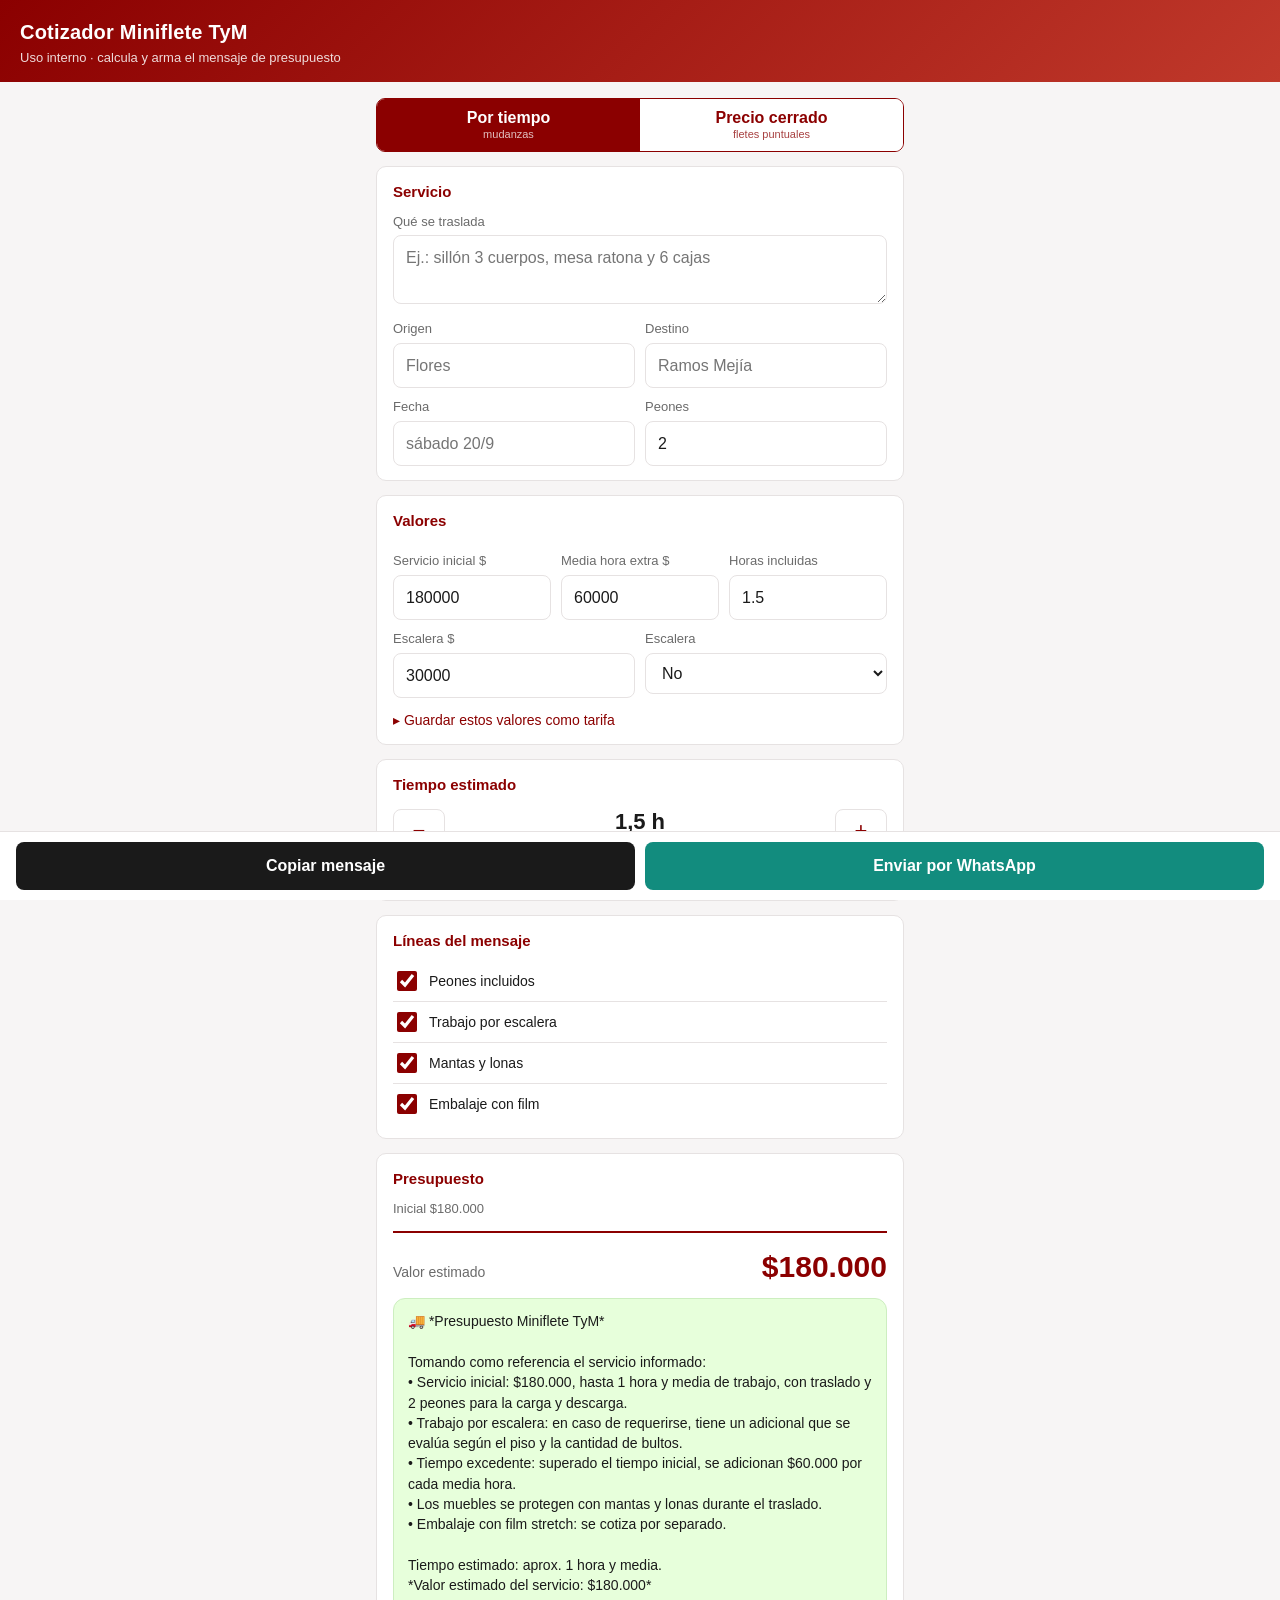
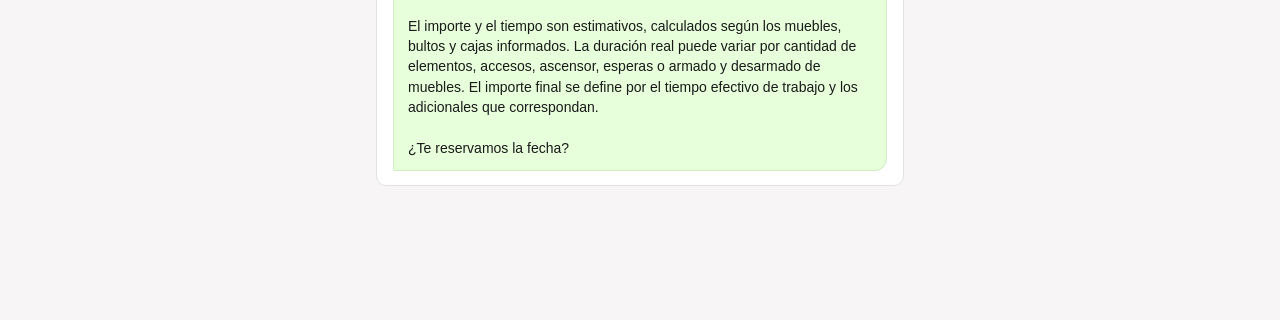
==== cotizador/index.html @ 7a8bb6da "Cotizador: PWA instalable en /cotizador/ Copia literal de cotizador.html mas manifest, service worke" ====
<!DOCTYPE html>
<html lang="es-AR">
<head>
<meta charset="UTF-8">
<meta name="viewport" content="width=device-width, initial-scale=1, viewport-fit=cover">
<meta name="theme-color" content="#8b0000">
<meta name="description" content="Cotizador interno de presupuestos – Miniflete TyM">
<meta name="apple-mobile-web-app-capable" content="yes">
<meta name="apple-mobile-web-app-status-bar-style" content="black-translucent">
<meta name="apple-mobile-web-app-title" content="Cotizador">
<title>Cotizador — Miniflete TyM</title>
<link rel="manifest" href="manifest.json">
<link rel="apple-touch-icon" href="icons/icon-192.png">
<style>
  :root{
    --rojo:#8b0000; --rojo2:#c0392b; --negro:#1a1a1a; --gris:#6b6b6b;
    --linea:#e6e2e2; --fondo:#f7f5f5; --blanco:#fff; --wa:#128c7e;
  }
  *{box-sizing:border-box}
  html,body{margin:0;background:var(--fondo);color:var(--negro);
    font:16px/1.45 -apple-system,"Segoe UI",Roboto,Helvetica,Arial,sans-serif}
  header{background:linear-gradient(135deg,var(--rojo),var(--rojo2));color:#fff;padding:18px 20px 14px}
  header h1{margin:0;font-size:20px;font-weight:700;letter-spacing:.2px}
  header p{margin:2px 0 0;font-size:13px;opacity:.85}
  main{max-width:560px;margin:0 auto;padding:16px 16px 120px}
  section{background:var(--blanco);border:1px solid var(--linea);border-radius:10px;padding:14px 16px;margin-bottom:14px}
  h2{font-size:15px;margin:0 0 10px;color:var(--rojo)}
  label{display:block;font-size:13px;color:var(--gris);margin:10px 0 4px}
  input,select,textarea{width:100%;font:inherit;padding:10px 12px;border:1px solid var(--linea);
    border-radius:8px;background:#fff;color:var(--negro)}
  textarea{min-height:64px;resize:vertical}
  input:focus,select:focus,textarea:focus,button:focus-visible{outline:2px solid var(--rojo2);outline-offset:1px}
  .fila{display:grid;grid-template-columns:1fr 1fr;gap:10px}
  .fila3{display:grid;grid-template-columns:1fr 1fr 1fr;gap:10px}

  .modo{display:grid;grid-template-columns:1fr 1fr;gap:0;border:1px solid var(--rojo);border-radius:9px;overflow:hidden;margin-bottom:14px}
  .modo button{font:inherit;font-weight:700;height:52px;border:0;background:#fff;color:var(--rojo);line-height:1.15}
  .modo button small{display:block;font-size:11px;font-weight:400;opacity:.75}
  .modo button[aria-pressed="true"]{background:var(--rojo);color:#fff}

  .tiempo{display:grid;grid-template-columns:52px 1fr 52px;gap:8px;align-items:center}
  .tiempo button{height:44px;font-size:22px;border:1px solid var(--linea);background:#fff;border-radius:8px;color:var(--rojo)}
  .tiempo output{display:block;text-align:center;font-size:22px;font-weight:700}
  .tiempo small{display:block;font-size:12px;color:var(--gris);font-weight:400}
  .cerrado input{font-size:26px;font-weight:700;text-align:center;padding:14px}

  .lineas div{display:flex;align-items:center;gap:9px;padding:7px 0;border-bottom:1px solid var(--linea)}
  .lineas div:last-child{border-bottom:0}
  .lineas input[type=checkbox]{width:20px;height:20px;flex:0 0 20px;accent-color:var(--rojo)}
  .lineas label{margin:0;font-size:14px;color:var(--negro)}
  details summary{cursor:pointer;font-size:14px;color:var(--rojo);list-style:none}
  details summary::before{content:"▸ "}details[open] summary::before{content:"▾ "}
  details ul{margin:8px 0 0;padding-left:18px;font-size:14px;color:var(--gris)}
  .total{display:flex;justify-content:space-between;align-items:baseline;border-top:2px solid var(--rojo);padding-top:12px;margin-top:12px}
  .total span{font-size:14px;color:var(--gris)}
  .total strong{font-size:30px;color:var(--rojo)}
  .detalle{font-size:13px;color:var(--gris);margin:4px 0 0}
  .msg{white-space:pre-wrap;font-size:14px;background:#e7ffdb;border-radius:12px 12px 12px 2px;padding:12px 14px;margin-top:10px;border:1px solid #cdeec0}
  .acciones{position:fixed;bottom:0;left:0;right:0;background:#fff;border-top:1px solid var(--linea);
    padding:10px 16px calc(10px + env(safe-area-inset-bottom));display:grid;grid-template-columns:1fr 1fr;gap:10px}
  .acciones button{height:48px;font:inherit;font-weight:700;border:0;border-radius:8px;color:#fff}
  #copiar{background:var(--negro)}#enviar{background:var(--wa)}
  #copiar.ok{background:#2d7a2d}
  .oculto{display:none}
  @media (prefers-reduced-motion:no-preference){#copiar,.modo button{transition:background .15s}}
</style>
</head>
<body>
<header>
  <h1>Cotizador Miniflete TyM</h1>
  <p>Uso interno · calcula y arma el mensaje de presupuesto</p>
</header>
<main>

<div class="modo">
  <button type="button" id="mTiempo" aria-pressed="true">Por tiempo<small>mudanzas</small></button>
  <button type="button" id="mCerrado" aria-pressed="false">Precio cerrado<small>fletes puntuales</small></button>
</div>

<section>
  <h2>Servicio</h2>
  <label for="desc">Qué se traslada</label>
  <textarea id="desc" placeholder="Ej.: sillón 3 cuerpos, mesa ratona y 6 cajas"></textarea>
  <div class="fila">
    <div><label for="origen">Origen</label><input id="origen" placeholder="Flores"></div>
    <div><label for="destino">Destino</label><input id="destino" placeholder="Ramos Mejía"></div>
  </div>
  <div class="fila">
    <div><label for="fecha">Fecha</label><input id="fecha" placeholder="sábado 20/9"></div>
    <div><label for="tPeones">Peones</label><input id="tPeones" type="number" value="2"></div>
  </div>
</section>

<!-- MODO POR TIEMPO -->
<div id="bloqueTiempo">
  <section>
    <h2>Valores</h2>
    <div class="fila3">
      <div><label for="tBase">Servicio inicial $</label><input id="tBase" type="number" inputmode="numeric" value="180000"></div>
      <div><label for="tMedia">Media hora extra $</label><input id="tMedia" type="number" inputmode="numeric" value="60000"></div>
      <div><label for="tHoras">Horas incluidas</label><input id="tHoras" type="number" step="0.5" value="1.5"></div>
    </div>
    <div class="fila">
      <div><label for="tEsc">Escalera $</label><input id="tEsc" type="number" inputmode="numeric" value="30000"></div>
      <div><label for="escalera">Escalera</label>
        <select id="escalera">
          <option value="no">No</option>
          <option value="origen">En origen</option>
          <option value="destino">En destino</option>
          <option value="ambos">En ambos</option>
        </select></div>
    </div>
    <details style="margin-top:12px">
      <summary>Guardar estos valores como tarifa</summary>
      <p class="detalle" style="margin:8px 0">Se usan solo en este presupuesto hasta que los guardes como punto de partida.</p>
      <button type="button" id="guardar" style="height:40px;border:1px solid var(--linea);background:#fff;border-radius:8px;font:inherit;padding:0 14px">Guardar como tarifa</button>
    </details>
  </section>

  <section>
    <h2>Tiempo estimado</h2>
    <div class="tiempo">
      <button type="button" id="menos" aria-label="Media hora menos">−</button>
      <output id="horasOut">1,5 h<small>tiempo inicial incluido</small></output>
      <button type="button" id="mas" aria-label="Media hora más">+</button>
    </div>
    <details style="margin-top:10px">
      <summary>Guía para estimar</summary>
      <ul>
        <li>1,5 h: monoambiente o pocos muebles, todo por ascensor, recorrido corto.</li>
        <li>+0,5 h por cada ambiente adicional.</li>
        <li>+0,5 h por cada 2 pisos por escalera.</li>
        <li>+0,5 h si hay más de 20 cajas o bolsas.</li>
        <li>+0,5 h si el recorrido supera los 15 km.</li>
        <li>+0,5 h por armado o desarmado de muebles.</li>
      </ul>
    </details>
  </section>
</div>

<!-- MODO PRECIO CERRADO -->
<div id="bloqueCerrado" class="oculto">
  <section class="cerrado">
    <h2>Precio del trabajo</h2>
    <input id="precioCerrado" type="number" inputmode="numeric" placeholder="0">
    <p class="detalle">Valor cerrado por el trabajo completo, sin cómputo de horas.</p>
    <label for="cEspera">Si el cliente hace esperar, avisar recargo</label>
    <select id="cEspera">
      <option value="no">No aclarar nada</option>
      <option value="si">Aclarar que la espera se cobra aparte</option>
    </select>
  </section>
</div>

<section>
  <h2>Líneas del mensaje</h2>
  <div class="lineas">
    <div><input type="checkbox" id="lnPeones" checked><label for="lnPeones">Peones incluidos</label></div>
    <div><input type="checkbox" id="lnEsc" checked><label for="lnEsc">Trabajo por escalera</label></div>
    <div><input type="checkbox" id="lnMantas" checked><label for="lnMantas">Mantas y lonas</label></div>
    <div><input type="checkbox" id="lnFilm" checked><label for="lnFilm">Embalaje con film</label></div>
  </div>
</section>

<section>
  <h2>Presupuesto</h2>
  <p class="detalle" id="detalle"></p>
  <div class="total"><span id="totalLabel">Valor estimado</span><strong id="total">$0</strong></div>
  <div class="msg" id="msg"></div>
</section>

</main>
<div class="acciones">
  <button type="button" id="copiar">Copiar mensaje</button>
  <button type="button" id="enviar">Enviar por WhatsApp</button>
</div>

<script>
  // Se registra solo en su propio scope: no desregistra ni toca el SW de /unidades/.
  if('serviceWorker' in navigator){
    navigator.serviceWorker.register('./sw.js',{scope:'./'}).catch(function(){});
  }
</script>

<script>
(function(){
  const $=id=>document.getElementById(id);
  const tarifaIds=['tBase','tMedia','tEsc','tHoras','tPeones'];
  let horas=1.5, modo='tiempo';

  try{
    const g=JSON.parse(localStorage.getItem('tym_tarifas')||'{}');
    tarifaIds.forEach(id=>{ if(g[id]!=null) $(id).value=g[id]; });
    if(g.tHoras!=null) horas=+g.tHoras;
  }catch(e){}

  $('guardar').onclick=function(){
    try{
      const o={}; tarifaIds.forEach(id=>o[id]=$(id).value);
      localStorage.setItem('tym_tarifas',JSON.stringify(o));
      this.textContent='Guardado';
      setTimeout(()=>{this.textContent='Guardar como tarifa';},1500);
    }catch(e){ this.textContent='No se pudo guardar'; }
  };

  const peso=n=>'$'+Math.round(n).toLocaleString('es-AR');
  const fmtH=h=>{
    if(h===0.5) return 'media hora';
    const e=Math.floor(h), m=h%1?' y media':'';
    return e+(e===1?' hora':' horas')+m;
  };

  function setModo(m){
    modo=m;
    $('mTiempo').setAttribute('aria-pressed',m==='tiempo');
    $('mCerrado').setAttribute('aria-pressed',m==='cerrado');
    $('bloqueTiempo').classList.toggle('oculto',m!=='tiempo');
    $('bloqueCerrado').classList.toggle('oculto',m==='tiempo');
    $('totalLabel').textContent=m==='tiempo'?'Valor estimado':'Valor del trabajo';
    calcular();
  }

  function encabezado(){
    const desc=$('desc').value.trim(), o=$('origen').value.trim(),
          d=$('destino').value.trim(), f=$('fecha').value.trim();
    let m='🚚 *Presupuesto Miniflete TyM*\n';
    if(desc) m+='Servicio: '+desc+'\n';
    if(o||d) m+='Recorrido: '+(o||'—')+' → '+(d||'—')+'\n';
    if(f) m+='Fecha: '+f+'\n';
    return m;
  }

  function calcular(){
    const peones=+$('tPeones').value||0;
    const conPeones=$('lnPeones').checked&&peones>0;
    const txtPeones=peones+(peones===1?' peón':' peones');
    let total, m;

    if(modo==='tiempo'){
      const base=+$('tBase').value||0, media=+$('tMedia').value||0, esc=+$('tEsc').value||0;
      const hInc=+$('tHoras').value||1.5;
      if(horas<hInc) horas=hInc;
      const escalera=$('escalera').value;
      const medias=Math.max(0,Math.round((horas-hInc)/0.5));
      const adEsc=(escalera==='no'||!$('lnEsc').checked)?0:esc;
      total=base+medias*media+adEsc;

      $('horasOut').innerHTML=String(horas).replace('.',',')+' h<small>'+
        (medias?medias+' × media hora extra':'tiempo inicial incluido')+'</small>';
      $('detalle').textContent='Inicial '+peso(base)+(medias?' + '+medias+' × '+peso(media):'')+(adEsc?' + escalera '+peso(adEsc):'');

      const dondeEsc={origen:'en origen',destino:'en destino',ambos:'en origen y destino'}[escalera];
      m=encabezado();
      m+='\nTomando como referencia el servicio informado:\n';
      m+='• Servicio inicial: '+peso(base)+', hasta '+fmtH(hInc)+' de trabajo'+
        (conPeones?', con traslado y '+txtPeones+' para la carga y descarga':', con el traslado incluido')+'.\n';
      if($('lnEsc').checked){
        m+=escalera==='no'
          ?'• Trabajo por escalera: en caso de requerirse, tiene un adicional que se evalúa según el piso y la cantidad de bultos.\n'
          :'• Trabajo por escalera '+dondeEsc+': adicional de '+peso(esc)+'.\n';
      }
      m+='• Tiempo excedente: superado el tiempo inicial, se adicionan '+peso(media)+' por cada media hora.\n';
      if($('lnMantas').checked) m+='• Los muebles se protegen con mantas y lonas durante el traslado.\n';
      if($('lnFilm').checked) m+='• Embalaje con film stretch: se cotiza por separado.\n';
      m+='\nTiempo estimado: aprox. '+fmtH(horas)+'.\n';
      m+='*Valor estimado del servicio: '+peso(total)+'*\n\n';
      m+='El importe y el tiempo son estimativos, calculados según los muebles, bultos y cajas informados. La duración real puede variar por cantidad de elementos, accesos, ascensor, esperas o armado y desarmado de muebles. El importe final se define por el tiempo efectivo de trabajo y los adicionales que correspondan.\n\n';
    } else {
      total=+$('precioCerrado').value||0;
      $('detalle').textContent='Precio cerrado por el trabajo';
      m=encabezado();
      m+='\n*Valor del servicio: '+peso(total)+'*\n\n';
      m+='El valor incluye:\n';
      m+=conPeones
        ?'• El traslado y '+txtPeones+' para la carga y descarga.\n'
        :'• El traslado de los elementos informados.\n';
      if($('lnMantas').checked) m+='• Protección de los muebles con mantas y lonas.\n';
      if($('lnEsc').checked) m+='• Si hay que subir o bajar por escalera y no fue informado, se cotiza un adicional.\n';
      if($('lnFilm').checked) m+='• Embalaje con film stretch: se cotiza por separado.\n';
      if($('cEspera').value==='si') m+='• Las esperas en el domicilio se cobran aparte.\n';
      m+='\nEs un precio cerrado por el trabajo descripto. Si al momento del servicio cambia la cantidad de elementos o las condiciones de acceso, actualizamos el presupuesto antes de empezar.\n\n';
    }

    $('total').textContent=peso(total);
    m+='¿Te reservamos la fecha?';
    $('msg').textContent=m;
    return m;
  }

  $('mTiempo').onclick=()=>setModo('tiempo');
  $('mCerrado').onclick=()=>setModo('cerrado');
  $('mas').onclick=()=>{horas+=0.5;calcular();};
  $('menos').onclick=()=>{horas-=0.5;calcular();};
  document.querySelectorAll('input,select,textarea').forEach(el=>{
    el.addEventListener('input',calcular);
    el.addEventListener('change',calcular);
  });

  $('copiar').onclick=async function(){
    const m=calcular();
    try{ await navigator.clipboard.writeText(m); }
    catch(e){ const t=document.createElement('textarea');t.value=m;document.body.appendChild(t);t.select();document.execCommand('copy');t.remove(); }
    this.textContent='Copiado';this.classList.add('ok');
    setTimeout(()=>{this.textContent='Copiar mensaje';this.classList.remove('ok');},1500);
  };
  $('enviar').onclick=()=>{ window.open('https://wa.me/?text='+encodeURIComponent(calcular()),'_blank'); };

  calcular();
})();
</script>
</body>
</html>
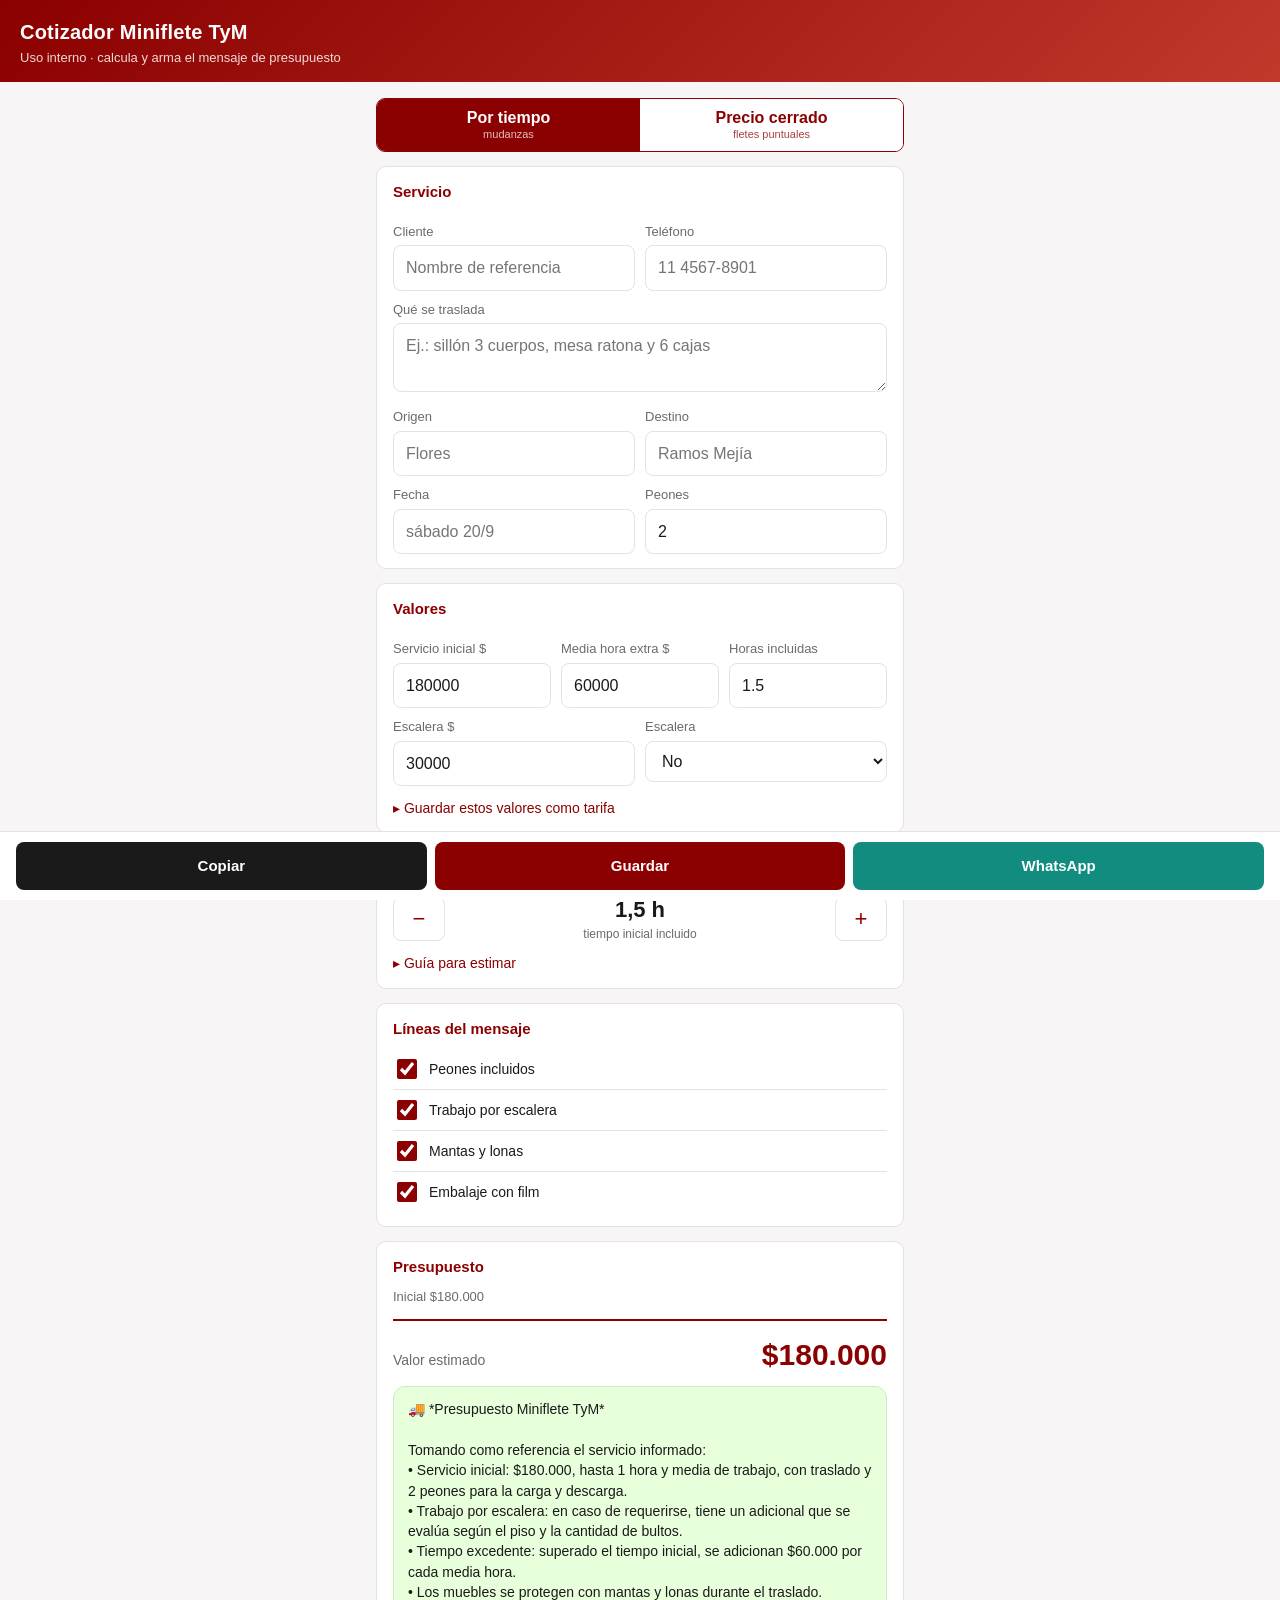
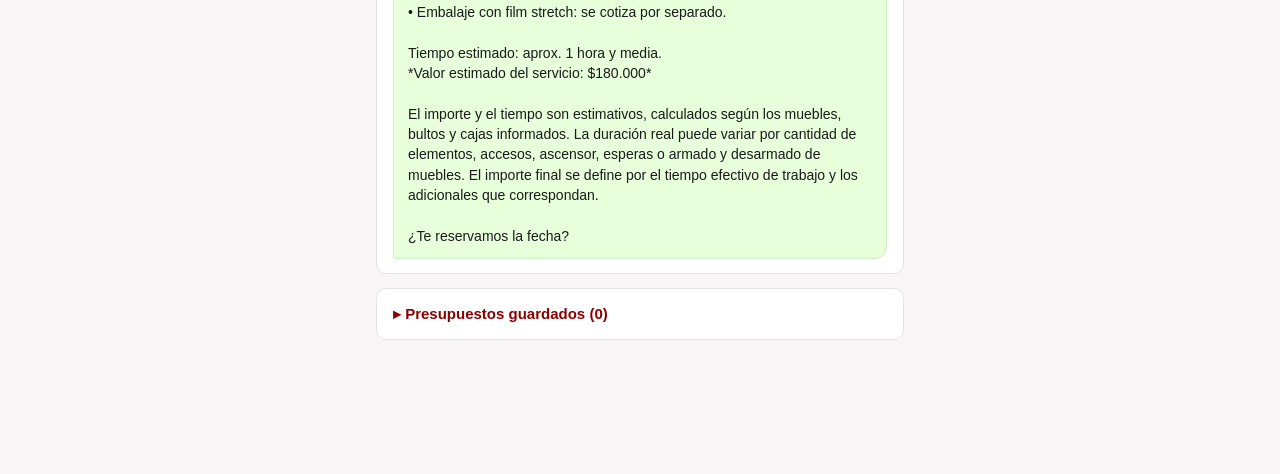
==== commit c87392ec: "feat(cotizador): guardar presupuestos, cliente y envio por WhatsApp Campos Cliente y Telefono, con n" ====
--- a/cotizador/index.html
+++ b/cotizador/index.html
@@ -57,12 +57,42 @@
   .detalle{font-size:13px;color:var(--gris);margin:4px 0 0}
   .msg{white-space:pre-wrap;font-size:14px;background:#e7ffdb;border-radius:12px 12px 12px 2px;padding:12px 14px;margin-top:10px;border:1px solid #cdeec0}
   .acciones{position:fixed;bottom:0;left:0;right:0;background:#fff;border-top:1px solid var(--linea);
-    padding:10px 16px calc(10px + env(safe-area-inset-bottom));display:grid;grid-template-columns:1fr 1fr;gap:10px}
-  .acciones button{height:48px;font:inherit;font-weight:700;border:0;border-radius:8px;color:#fff}
-  #copiar{background:var(--negro)}#enviar{background:var(--wa)}
-  #copiar.ok{background:#2d7a2d}
+    padding:10px 16px calc(10px + env(safe-area-inset-bottom));display:grid;grid-template-columns:1fr 1fr 1fr;gap:8px}
+  .acciones button{height:48px;font:inherit;font-size:15px;font-weight:700;border:0;border-radius:8px;color:#fff}
+  #copiar{background:var(--negro)}#guardarPres{background:var(--rojo)}#enviar{background:var(--wa)}
+  #copiar.ok,#guardarPres.ok{background:#2d7a2d}
   .oculto{display:none}
-  @media (prefers-reduced-motion:no-preference){#copiar,.modo button{transition:background .15s}}
+
+  /* Avisos: edición de un guardado y tarifa desactualizada */
+  .barra{border-radius:10px;padding:10px 13px;margin-bottom:14px;font-size:13px;line-height:1.35}
+  .barra button{font:inherit;font-size:12px;font-weight:700;height:30px;padding:0 11px;margin-top:8px;
+    border-radius:7px;border:1px solid currentColor;background:#fff;color:inherit}
+  #editBar{background:#fff4d6;border:1px solid #e8c877;color:#7a5a00}
+  #avisoTarifa{background:#fdecea;border:1px solid #f0b4ae;color:var(--rojo)}
+  #avisoTarifa ul{margin:6px 0 0;padding-left:18px}
+
+  /* Lista de presupuestos guardados */
+  #secLista summary{font-size:15px;font-weight:700}
+  .pres{border:1px solid var(--linea);border-left:4px solid var(--linea);border-radius:9px;padding:10px 12px;margin-top:10px}
+  .pres.urge{border-left-color:var(--rojo2);background:#fffaf9}
+  .pres-top{display:flex;justify-content:space-between;align-items:baseline;gap:10px}
+  .pres-top b{font-size:15px;word-break:break-word}
+  .pres-top .monto{font-weight:700;color:var(--rojo);white-space:nowrap}
+  .pres-ruta{font-size:13px;color:var(--gris);margin-top:2px}
+  .pres-meta{font-size:12px;color:var(--gris);margin-top:5px;display:flex;align-items:center;gap:6px;flex-wrap:wrap}
+  .tag{font-size:10px;font-weight:700;text-transform:uppercase;letter-spacing:.4px;
+    padding:2px 7px;border-radius:99px;border:1px solid}
+  .tag.enviado{color:#8a6100;border-color:#e8c877;background:#fff4d6}
+  .tag.confirmado{color:#1d6b2f;border-color:#a8d8b2;background:#e7f7ec}
+  .tag.descartado{color:var(--gris);border-color:var(--linea);background:#f2f0f0}
+  .pres-acc{display:flex;flex-wrap:wrap;gap:6px;margin-top:9px}
+  .pres-acc button{font:inherit;font-size:12px;font-weight:700;height:32px;padding:0 10px;
+    border-radius:7px;border:1px solid var(--linea);background:#fff;color:var(--negro)}
+  .pres-acc button[data-a="wa"]{background:var(--wa);border-color:var(--wa);color:#fff}
+  .pres-acc button[data-a="abrir"]{background:var(--negro);border-color:var(--negro);color:#fff}
+  .pres-acc button[disabled]{opacity:.4}
+  .vacio{font-size:13px;color:var(--gris);margin:10px 0 0}
+  @media (prefers-reduced-motion:no-preference){#copiar,#guardarPres,.modo button{transition:background .15s}}
 </style>
 </head>
 <body>
@@ -72,6 +102,12 @@
 </header>
 <main>
 
+<div id="editBar" class="barra oculto">
+  <span id="editTxt"></span>
+  <button type="button" id="editSalir">Empezar uno nuevo</button>
+</div>
+<div id="avisoTarifa" class="barra oculto"></div>
+
 <div class="modo">
   <button type="button" id="mTiempo" aria-pressed="true">Por tiempo<small>mudanzas</small></button>
   <button type="button" id="mCerrado" aria-pressed="false">Precio cerrado<small>fletes puntuales</small></button>
@@ -79,6 +115,10 @@
 
 <section>
   <h2>Servicio</h2>
+  <div class="fila">
+    <div><label for="cliente">Cliente</label><input id="cliente" placeholder="Nombre de referencia"></div>
+    <div><label for="telefono">Teléfono</label><input id="telefono" type="tel" inputmode="tel" placeholder="11 4567-8901"></div>
+  </div>
   <label for="desc">Qué se traslada</label>
   <textarea id="desc" placeholder="Ej.: sillón 3 cuerpos, mesa ratona y 6 cajas"></textarea>
   <div class="fila">
@@ -169,16 +209,39 @@
   <div class="msg" id="msg"></div>
 </section>
 
+<section id="secLista">
+  <details id="detLista">
+    <summary>Presupuestos guardados (<span id="contLista">0</span>)</summary>
+    <div id="lista"></div>
+  </details>
+</section>
+
 </main>
 <div class="acciones">
-  <button type="button" id="copiar">Copiar mensaje</button>
-  <button type="button" id="enviar">Enviar por WhatsApp</button>
+  <button type="button" id="copiar">Copiar</button>
+  <button type="button" id="guardarPres">Guardar</button>
+  <button type="button" id="enviar">WhatsApp</button>
 </div>
 
 <script>
   // Se registra solo en su propio scope: no desregistra ni toca el SW de /unidades/.
   if('serviceWorker' in navigator){
-    navigator.serviceWorker.register('./sw.js',{scope:'./'}).catch(function(){});
+    var miScope=new URL('./',window.location.href).href;
+    navigator.serviceWorker.getRegistrations().then(function(regs){
+      regs.forEach(function(reg){
+        // Solo el SW de la app vieja de propuestas, que tiene scope mas amplio
+        // y se mete en el nuestro. Las apps hermanas no se tocan.
+        if(miScope.indexOf(reg.scope)===0&&reg.scope!==miScope) reg.unregister();
+      });
+      navigator.serviceWorker.register('./sw.js',{scope:'./'}).catch(function(){});
+    });
+    // Recien cuando manda nuestro SW se limpia la cache huerfana de la app vieja:
+    // antes de eso el SW viejo todavia sirve pedidos y la vuelve a llenar.
+    navigator.serviceWorker.ready.then(function(){
+      if(window.caches) caches.keys().then(function(ks){
+        ks.forEach(function(k){ if(k.indexOf('mftym-')===0) caches.delete(k); });
+      });
+    });
   }
 </script>
 
@@ -186,13 +249,24 @@
 (function(){
   const $=id=>document.getElementById(id);
   const tarifaIds=['tBase','tMedia','tEsc','tHoras','tPeones'];
-  let horas=1.5, modo='tiempo';
-
-  try{
-    const g=JSON.parse(localStorage.getItem('tym_tarifas')||'{}');
-    tarifaIds.forEach(id=>{ if(g[id]!=null) $(id).value=g[id]; });
-    if(g.tHoras!=null) horas=+g.tHoras;
-  }catch(e){}
+  const LINEAS=['lnPeones','lnEsc','lnMantas','lnFilm'];
+  const K_PRES='tym_presupuestos';          // solo presupuestos: tym_tarifas no se toca
+  const DIA=86400000, DIAS_LIMPIEZA=15, DIAS_SEGUIMIENTO=2;
+  let horas=1.5, modo='tiempo', editandoId=null;
+
+  // Valores de fábrica del HTML, por si todavía no se guardó ninguna tarifa.
+  const DEFAULTS={}; tarifaIds.forEach(id=>DEFAULTS[id]=$(id).value);
+
+  // Deja el formulario en la tarifa vigente. Se usa al abrir la app y cada vez que se
+  // arranca un presupuesto nuevo: si antes se abrió uno viejo, sus valores quedaron
+  // cargados y no tienen que arrastrarse al siguiente.
+  function aplicarTarifas(){
+    let g={};
+    try{ g=JSON.parse(localStorage.getItem('tym_tarifas')||'{}')||{}; }catch(e){}
+    tarifaIds.forEach(id=>{ $(id).value=(g[id]!=null?g[id]:DEFAULTS[id]); });
+    horas=+$('tHoras').value||1.5;
+  }
+  aplicarTarifas();
 
   $('guardar').onclick=function(){
     try{
@@ -209,6 +283,60 @@
     const e=Math.floor(h), m=h%1?' y media':'';
     return e+(e===1?' hora':' horas')+m;
   };
+  const esc=s=>String(s==null?'':s).replace(/[&<>"]/g,c=>({'&':'&amp;','<':'&lt;','>':'&gt;','"':'&quot;'}[c]));
+
+  /* ---------- teléfono ---------- */
+  // Devuelve el número listo para wa.me (549 + número nacional) o '' si no da.
+  function normalizarTel(raw){
+    let d=String(raw==null?'':raw).replace(/\D/g,'');
+    if(!d) return '';
+    d=d.replace(/^00/,'');
+    if(d.length>10&&d.slice(0,2)==='54') d=d.slice(2);   // código de país
+    if(d.length>10&&d[0]==='9') d=d.slice(1);            // 9 de celular
+    d=d.replace(/^0+/,'');                               // 0 de larga distancia
+    if(d.length>10){                                     // 15 después de la característica
+      for(let i=2;i<=4;i++){
+        if(d.slice(i,i+2)==='15'&&d.length-2>=10){ d=d.slice(0,i)+d.slice(i+2); break; }
+      }
+    }
+    return d.length>=10?'549'+d:'';
+  }
+  const telValido=t=>/^549\d{10,12}$/.test(String(t==null?'':t));
+
+  /* ---------- almacenamiento ---------- */
+  function leerPres(){
+    try{ const a=JSON.parse(localStorage.getItem(K_PRES)||'[]'); return Array.isArray(a)?a:[]; }
+    catch(e){ return []; }
+  }
+  function escribirPres(a){
+    try{ localStorage.setItem(K_PRES,JSON.stringify(a)); return true; }catch(e){ return false; }
+  }
+  function diasDesde(iso){
+    const t=Date.parse(iso);
+    return isNaN(t)?0:Math.floor((Date.now()-t)/DIA);
+  }
+  const textoDias=n=>n<=0?'enviado hoy':(n===1?'enviado ayer':'enviado hace '+n+' días');
+
+  // Corre al abrir la app. Los confirmados no se borran nunca.
+  function limpiarViejos(){
+    const a=leerPres();
+    const b=a.filter(p=>!((p.estado==='enviado'||p.estado==='descartado')&&diasDesde(p.fechaEnvio)>DIAS_LIMPIEZA));
+    if(b.length!==a.length) escribirPres(b);
+  }
+
+  /* ---------- estado del formulario ---------- */
+  function leerFormulario(){
+    const v={escalera:$('escalera').value,cEspera:$('cEspera').value,horas:horas,
+             precioCerrado:$('precioCerrado').value};
+    tarifaIds.forEach(id=>v[id]=$(id).value);
+    const l={}; LINEAS.forEach(id=>l[id]=$(id).checked);
+    return {
+      cliente:$('cliente').value.trim(), telefono:$('telefono').value.trim(),
+      desc:$('desc').value.trim(), origen:$('origen').value.trim(),
+      destino:$('destino').value.trim(), fecha:$('fecha').value.trim(),
+      modo:modo, valores:v, lineas:l
+    };
+  }
 
   function setModo(m){
     modo=m;
@@ -220,73 +348,251 @@
     calcular();
   }
 
-  function encabezado(){
-    const desc=$('desc').value.trim(), o=$('origen').value.trim(),
-          d=$('destino').value.trim(), f=$('fecha').value.trim();
+  function encabezado(e){
     let m='🚚 *Presupuesto Miniflete TyM*\n';
-    if(desc) m+='Servicio: '+desc+'\n';
-    if(o||d) m+='Recorrido: '+(o||'—')+' → '+(d||'—')+'\n';
-    if(f) m+='Fecha: '+f+'\n';
+    if(e.desc) m+='Servicio: '+e.desc+'\n';
+    if(e.origen||e.destino) m+='Recorrido: '+(e.origen||'—')+' → '+(e.destino||'—')+'\n';
+    if(e.fecha) m+='Fecha: '+e.fecha+'\n';
     return m;
   }
 
-  function calcular(){
-    const peones=+$('tPeones').value||0;
-    const conPeones=$('lnPeones').checked&&peones>0;
+  // Calcula y arma el mensaje a partir de un estado (el formulario o un registro
+  // guardado). No toca el DOM: así la lista puede regenerar cualquier mensaje.
+  function computar(e){
+    const v=e.valores||{}, l=e.lineas||{};
+    const peones=+v.tPeones||0;
+    const conPeones=!!l.lnPeones&&peones>0;
     const txtPeones=peones+(peones===1?' peón':' peones');
-    let total, m;
-
-    if(modo==='tiempo'){
-      const base=+$('tBase').value||0, media=+$('tMedia').value||0, esc=+$('tEsc').value||0;
-      const hInc=+$('tHoras').value||1.5;
-      if(horas<hInc) horas=hInc;
-      const escalera=$('escalera').value;
-      const medias=Math.max(0,Math.round((horas-hInc)/0.5));
-      const adEsc=(escalera==='no'||!$('lnEsc').checked)?0:esc;
+    let total, m, detalle, medias=0, hs=+v.horas||0;
+
+    if(e.modo!=='cerrado'){
+      const base=+v.tBase||0, media=+v.tMedia||0, escv=+v.tEsc||0;
+      const hInc=+v.tHoras||1.5;
+      if(hs<hInc) hs=hInc;
+      const escalera=v.escalera||'no';
+      medias=Math.max(0,Math.round((hs-hInc)/0.5));
+      const adEsc=(escalera==='no'||!l.lnEsc)?0:escv;
       total=base+medias*media+adEsc;
 
-      $('horasOut').innerHTML=String(horas).replace('.',',')+' h<small>'+
-        (medias?medias+' × media hora extra':'tiempo inicial incluido')+'</small>';
-      $('detalle').textContent='Inicial '+peso(base)+(medias?' + '+medias+' × '+peso(media):'')+(adEsc?' + escalera '+peso(adEsc):'');
+      detalle='Inicial '+peso(base)+(medias?' + '+medias+' × '+peso(media):'')+(adEsc?' + escalera '+peso(adEsc):'');
 
       const dondeEsc={origen:'en origen',destino:'en destino',ambos:'en origen y destino'}[escalera];
-      m=encabezado();
+      m=encabezado(e);
       m+='\nTomando como referencia el servicio informado:\n';
       m+='• Servicio inicial: '+peso(base)+', hasta '+fmtH(hInc)+' de trabajo'+
         (conPeones?', con traslado y '+txtPeones+' para la carga y descarga':', con el traslado incluido')+'.\n';
-      if($('lnEsc').checked){
+      if(l.lnEsc){
         m+=escalera==='no'
           ?'• Trabajo por escalera: en caso de requerirse, tiene un adicional que se evalúa según el piso y la cantidad de bultos.\n'
-          :'• Trabajo por escalera '+dondeEsc+': adicional de '+peso(esc)+'.\n';
+          :'• Trabajo por escalera '+dondeEsc+': adicional de '+peso(escv)+'.\n';
       }
       m+='• Tiempo excedente: superado el tiempo inicial, se adicionan '+peso(media)+' por cada media hora.\n';
-      if($('lnMantas').checked) m+='• Los muebles se protegen con mantas y lonas durante el traslado.\n';
-      if($('lnFilm').checked) m+='• Embalaje con film stretch: se cotiza por separado.\n';
-      m+='\nTiempo estimado: aprox. '+fmtH(horas)+'.\n';
+      if(l.lnMantas) m+='• Los muebles se protegen con mantas y lonas durante el traslado.\n';
+      if(l.lnFilm) m+='• Embalaje con film stretch: se cotiza por separado.\n';
+      m+='\nTiempo estimado: aprox. '+fmtH(hs)+'.\n';
       m+='*Valor estimado del servicio: '+peso(total)+'*\n\n';
       m+='El importe y el tiempo son estimativos, calculados según los muebles, bultos y cajas informados. La duración real puede variar por cantidad de elementos, accesos, ascensor, esperas o armado y desarmado de muebles. El importe final se define por el tiempo efectivo de trabajo y los adicionales que correspondan.\n\n';
     } else {
-      total=+$('precioCerrado').value||0;
-      $('detalle').textContent='Precio cerrado por el trabajo';
-      m=encabezado();
+      total=+v.precioCerrado||0;
+      detalle='Precio cerrado por el trabajo';
+      m=encabezado(e);
       m+='\n*Valor del servicio: '+peso(total)+'*\n\n';
       m+='El valor incluye:\n';
       m+=conPeones
         ?'• El traslado y '+txtPeones+' para la carga y descarga.\n'
         :'• El traslado de los elementos informados.\n';
-      if($('lnMantas').checked) m+='• Protección de los muebles con mantas y lonas.\n';
-      if($('lnEsc').checked) m+='• Si hay que subir o bajar por escalera y no fue informado, se cotiza un adicional.\n';
-      if($('lnFilm').checked) m+='• Embalaje con film stretch: se cotiza por separado.\n';
-      if($('cEspera').value==='si') m+='• Las esperas en el domicilio se cobran aparte.\n';
+      if(l.lnMantas) m+='• Protección de los muebles con mantas y lonas.\n';
+      if(l.lnEsc) m+='• Si hay que subir o bajar por escalera y no fue informado, se cotiza un adicional.\n';
+      if(l.lnFilm) m+='• Embalaje con film stretch: se cotiza por separado.\n';
+      if(v.cEspera==='si') m+='• Las esperas en el domicilio se cobran aparte.\n';
       m+='\nEs un precio cerrado por el trabajo descripto. Si al momento del servicio cambia la cantidad de elementos o las condiciones de acceso, actualizamos el presupuesto antes de empezar.\n\n';
     }
 
-    $('total').textContent=peso(total);
     m+='¿Te reservamos la fecha?';
-    $('msg').textContent=m;
-    return m;
-  }
-
+    return {total:total,mensaje:m,detalle:detalle,medias:medias,horas:hs};
+  }
+
+  function calcular(){
+    const r=computar(leerFormulario());
+    if(modo==='tiempo'){
+      horas=r.horas;
+      $('horasOut').innerHTML=String(horas).replace('.',',')+' h<small>'+
+        (r.medias?r.medias+' × media hora extra':'tiempo inicial incluido')+'</small>';
+    }
+    $('detalle').textContent=r.detalle;
+    $('total').textContent=peso(r.total);
+    $('msg').textContent=r.mensaje;
+    return r.mensaje;
+  }
+
+  /* ---------- edición de un presupuesto guardado ---------- */
+  function pintarEdicion(){
+    const hay=editandoId!=null;
+    $('editBar').classList.toggle('oculto',!hay);
+    if(!hay) return;
+    const p=leerPres().find(x=>x.id===editandoId);
+    $('editTxt').textContent='Estás editando un presupuesto guardado'+
+      (p&&p.cliente?' de '+p.cliente:'')+'. Al guardar se actualiza ese mismo registro.';
+  }
+
+  const ETIQ={tBase:'Servicio inicial',tMedia:'Media hora extra',tEsc:'Escalera',tHoras:'Horas incluidas'};
+  const fmtVal=(k,v)=>k==='tHoras'?String(v).replace('.',',')+' h':peso(+v);
+
+  // Compara los valores con los que se cotizó contra la tarifa guardada hoy.
+  // No recalcula nada: solo avisa, la decisión es del usuario.
+  function avisarTarifa(p){
+    const box=$('avisoTarifa');
+    box.innerHTML=''; box.classList.add('oculto');
+    if(!p||p.modo==='cerrado') return;
+    let g={};
+    try{ g=JSON.parse(localStorage.getItem('tym_tarifas')||'{}')||{}; }catch(e){ return; }
+    const v=p.valores||{}, dif=[];
+    Object.keys(ETIQ).forEach(k=>{
+      if(g[k]==null||v[k]==null||+g[k]===+v[k]) return;
+      dif.push(ETIQ[k]+': se cotizó a '+fmtVal(k,v[k])+' · hoy la tarifa es '+fmtVal(k,g[k]));
+    });
+    if(!dif.length) return;
+    box.innerHTML='<b>La tarifa cambió desde que se cotizó.</b> Se cargaron los valores originales; '+
+      'si querés recotizar, actualizalos a mano.<ul><li>'+dif.map(esc).join('</li><li>')+'</li></ul>';
+    box.classList.remove('oculto');
+  }
+
+  function abrir(id){
+    const p=leerPres().find(x=>x.id===id);
+    if(!p) return;
+    const v=p.valores||{};
+    tarifaIds.forEach(k=>{ if(v[k]!=null) $(k).value=v[k]; });
+    $('escalera').value=v.escalera||'no';
+    $('cEspera').value=v.cEspera||'no';
+    $('precioCerrado').value=v.precioCerrado!=null?v.precioCerrado:'';
+    horas=+v.horas||+v.tHoras||1.5;
+    LINEAS.forEach(k=>{ $(k).checked=p.lineas&&p.lineas[k]!==undefined?!!p.lineas[k]:true; });
+    $('cliente').value=p.cliente||'';
+    $('telefono').value=p.telefono||'';
+    $('desc').value=p.desc||'';
+    $('origen').value=p.origen||'';
+    $('destino').value=p.destino||'';
+    $('fecha').value=p.fecha||'';
+    editandoId=p.id;
+    pintarEdicion();
+    avisarTarifa(p);
+    setModo(p.modo==='cerrado'?'cerrado':'tiempo');
+    $('detLista').open=false;
+    window.scrollTo({top:0,behavior:'smooth'});
+  }
+
+  // Deja el formulario en blanco sin tocar las tarifas ni los presupuestos guardados.
+  function limpiarFormulario(){
+    editandoId=null;
+    ['cliente','telefono','desc','origen','destino','fecha','precioCerrado'].forEach(id=>$(id).value='');
+    LINEAS.forEach(id=>$(id).checked=true);
+    $('escalera').value='no'; $('cEspera').value='no';
+    aplicarTarifas();
+    $('avisoTarifa').classList.add('oculto');
+    pintarEdicion();
+  }
+
+  $('editSalir').onclick=function(){ limpiarFormulario(); calcular(); };
+
+  /* ---------- lista ---------- */
+  function pintarLista(){
+    const lista=leerPres().slice().sort((a,b)=>Date.parse(b.fechaEnvio)-Date.parse(a.fechaEnvio));
+    $('contLista').textContent=lista.length;
+    if(!lista.length){
+      $('lista').innerHTML='<p class="vacio">Todavía no guardaste ningún presupuesto.</p>';
+      return;
+    }
+    $('lista').innerHTML=lista.map(p=>{
+      const d=diasDesde(p.fechaEnvio), est=p.estado||'enviado';
+      const urge=est==='enviado'&&d>=DIAS_SEGUIMIENTO;
+      const wa=telValido(p.telefono);
+      return '<article class="pres'+(urge?' urge':'')+'" data-id="'+esc(p.id)+'">'+
+        '<div class="pres-top"><b>'+esc(p.cliente||'Sin nombre')+'</b>'+
+          '<span class="monto">'+peso(+p.total||0)+'</span></div>'+
+        '<div class="pres-ruta">'+esc(p.origen||'—')+' → '+esc(p.destino||'—')+'</div>'+
+        '<div class="pres-meta"><span class="tag '+esc(est)+'">'+esc(est)+'</span>'+
+          '<span>'+esc(textoDias(d))+'</span>'+
+          (urge?'<span>· necesita seguimiento</span>':'')+'</div>'+
+        '<div class="pres-acc">'+
+          '<button type="button" data-a="wa"'+(wa?'':' disabled')+'>WhatsApp</button>'+
+          '<button type="button" data-a="abrir">Abrir</button>'+
+          '<button type="button" data-a="conf">Confirmado</button>'+
+          '<button type="button" data-a="desc">Descartado</button>'+
+          '<button type="button" data-a="del">Borrar</button>'+
+        '</div></article>';
+    }).join('');
+  }
+
+  $('lista').addEventListener('click',function(ev){
+    const b=ev.target.closest('button[data-a]');
+    if(!b||b.disabled) return;
+    const art=b.closest('.pres');
+    if(!art) return;
+    const id=+art.dataset.id, a=b.dataset.a;
+
+    if(a==='abrir'){ abrir(id); return; }
+    if(a==='wa'){
+      const p=leerPres().find(x=>x.id===id);
+      if(!p||!telValido(p.telefono)) return;
+      window.open('https://wa.me/'+p.telefono+'?text='+encodeURIComponent(computar(p).mensaje),'_blank');
+      return;
+    }
+    if(a==='del'){
+      if(!confirm('¿Borrar este presupuesto?')) return;
+      escribirPres(leerPres().filter(x=>x.id!==id));
+      if(editandoId===id){ editandoId=null; pintarEdicion(); }
+      pintarLista();
+      return;
+    }
+    // Confirmado / Descartado: volver a tocar el mismo botón lo devuelve a enviado.
+    const nuevo=a==='conf'?'confirmado':'descartado';
+    const l=leerPres(), i=l.findIndex(x=>x.id===id);
+    if(i<0) return;
+    l[i].estado=(l[i].estado===nuevo)?'enviado':nuevo;
+    escribirPres(l);
+    pintarLista();
+  });
+
+  /* ---------- guardar presupuesto ---------- */
+  function avisoBoton(btn,txt){
+    btn.textContent=txt;
+    setTimeout(()=>{ btn.textContent='Guardar'; btn.classList.remove('ok'); },1600);
+  }
+
+  $('guardarPres').onclick=function(){
+    const e=leerFormulario();
+    const r=computar(e);
+    const lista=leerPres();
+    const ix=editandoId!=null?lista.findIndex(p=>p.id===editandoId):-1;
+
+    let id;
+    if(ix>=0){ id=lista[ix].id; }
+    else { id=Date.now(); while(lista.some(p=>p.id===id)) id++; }
+
+    e.valores.horas=r.horas;
+    const reg={
+      id:id,
+      fechaEnvio:new Date().toISOString(),
+      cliente:e.cliente,
+      // Si no se puede normalizar se guarda el texto tal cual y la ficha queda sin WhatsApp.
+      telefono:normalizarTel(e.telefono)||e.telefono,
+      desc:e.desc, origen:e.origen, destino:e.destino, fecha:e.fecha,
+      modo:e.modo, valores:e.valores, lineas:e.lineas,
+      total:r.total,
+      estado:ix>=0?(lista[ix].estado||'enviado'):'enviado'
+    };
+    if(ix>=0) lista[ix]=reg; else lista.push(reg);
+
+    if(!escribirPres(lista)){ avisoBoton(this,'No se pudo'); return; }
+
+    editandoId=id;          // evita duplicar si se toca Guardar dos veces seguidas
+    pintarEdicion();
+    pintarLista();
+    this.classList.add('ok');
+    avisoBoton(this,'Guardado');
+  };
+
+  /* ---------- acciones fijas ---------- */
   $('mTiempo').onclick=()=>setModo('tiempo');
   $('mCerrado').onclick=()=>setModo('cerrado');
   $('mas').onclick=()=>{horas+=0.5;calcular();};
@@ -301,10 +607,16 @@
     try{ await navigator.clipboard.writeText(m); }
     catch(e){ const t=document.createElement('textarea');t.value=m;document.body.appendChild(t);t.select();document.execCommand('copy');t.remove(); }
     this.textContent='Copiado';this.classList.add('ok');
-    setTimeout(()=>{this.textContent='Copiar mensaje';this.classList.remove('ok');},1500);
+    setTimeout(()=>{this.textContent='Copiar';this.classList.remove('ok');},1500);
   };
-  $('enviar').onclick=()=>{ window.open('https://wa.me/?text='+encodeURIComponent(calcular()),'_blank'); };
-
+  $('enviar').onclick=()=>{
+    const tel=normalizarTel($('telefono').value);
+    window.open('https://wa.me/'+(telValido(tel)?tel:'')+'?text='+encodeURIComponent(calcular()),'_blank');
+  };
+
+  limpiarViejos();
+  pintarLista();
+  pintarEdicion();
   calcular();
 })();
 </script>
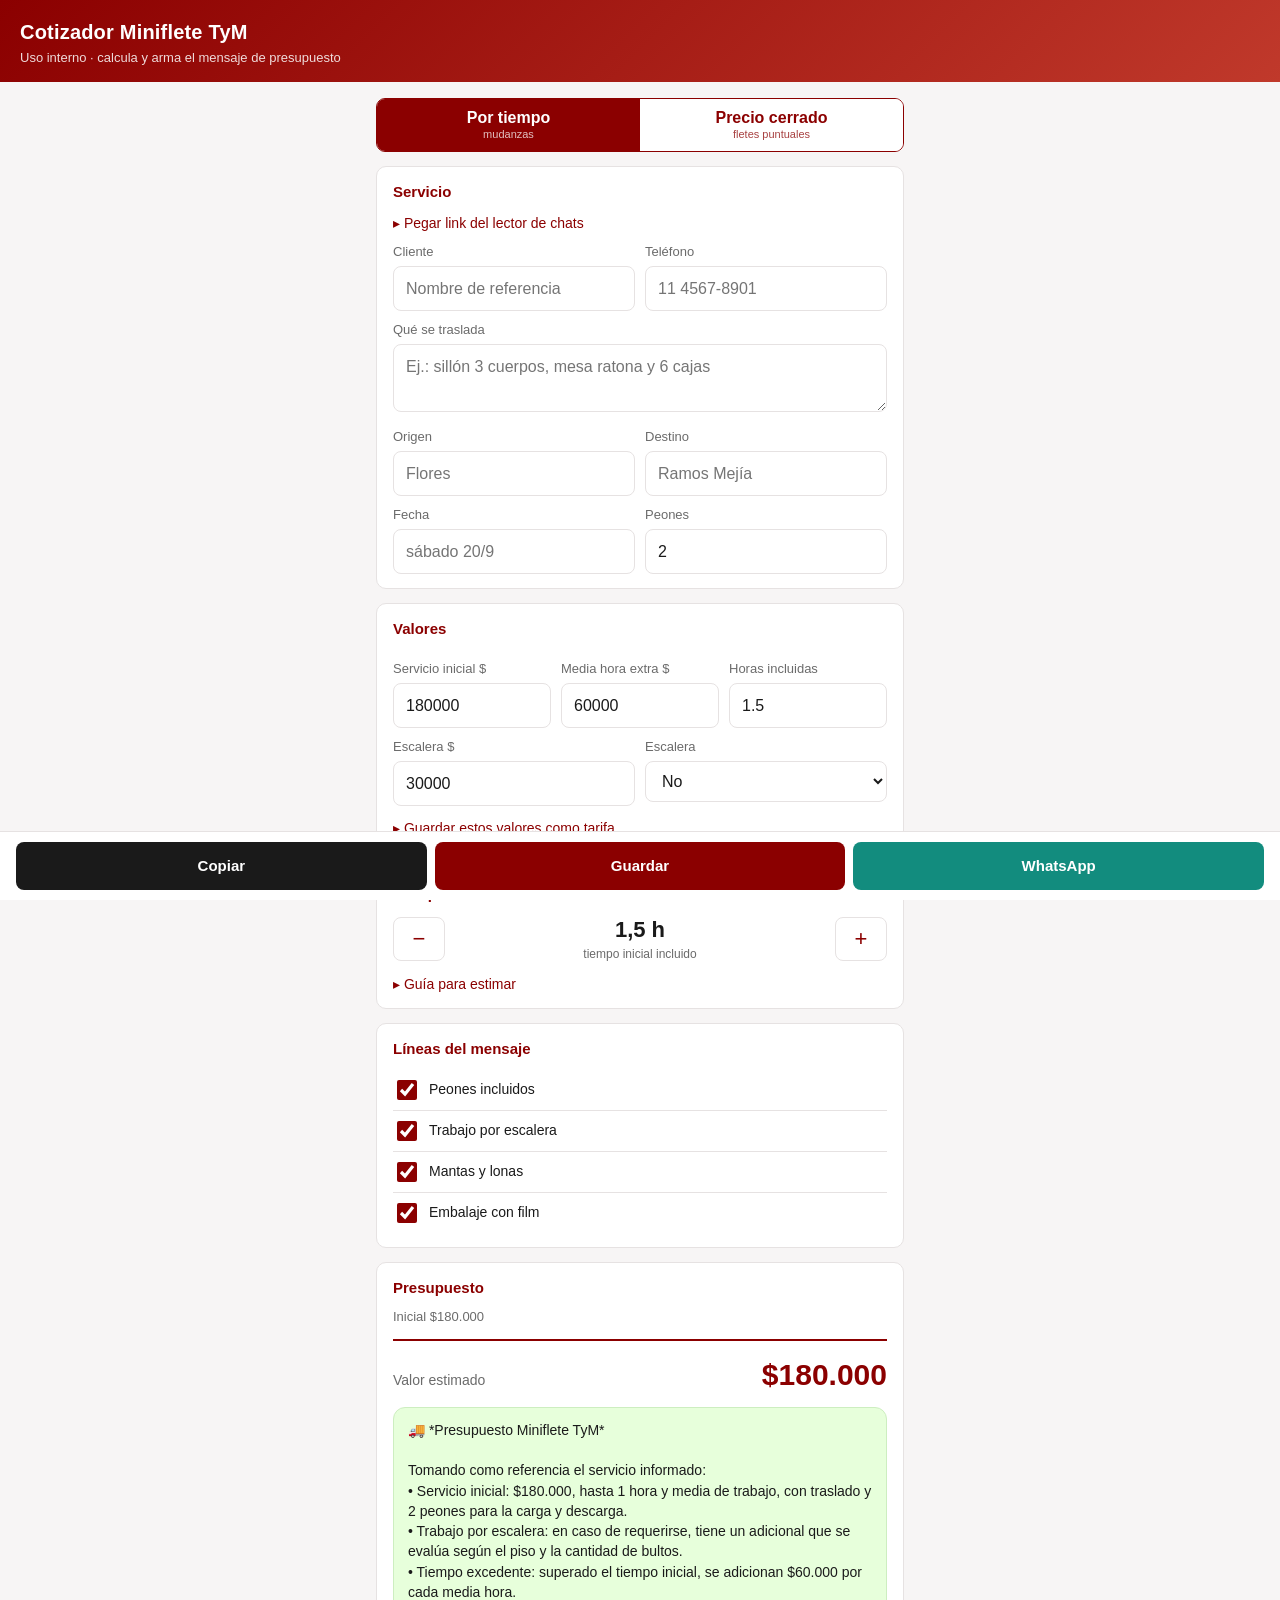
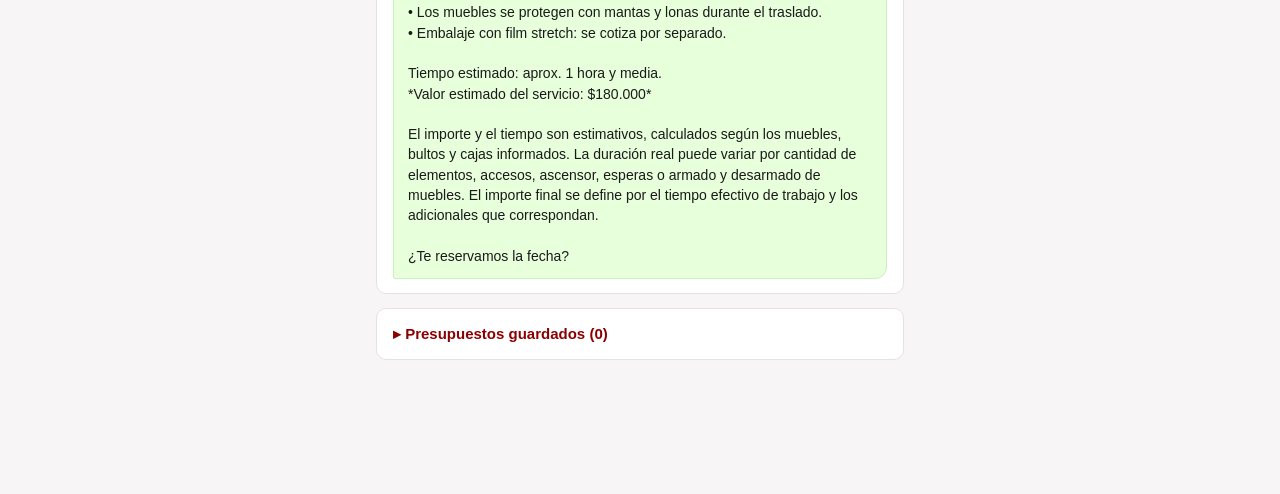
==== commit 8185324a: "feat(cotizador): precarga de datos desde parametros del link Los links los arma el lector de chats. " ====
--- a/cotizador/index.html
+++ b/cotizador/index.html
@@ -70,6 +70,8 @@
   #editBar{background:#fff4d6;border:1px solid #e8c877;color:#7a5a00}
   #avisoTarifa{background:#fdecea;border:1px solid #f0b4ae;color:var(--rojo)}
   #avisoTarifa ul{margin:6px 0 0;padding-left:18px}
+  #avisoChat{background:#e7f7ec;border:1px solid #a8d8b2;color:#1d6b2f}
+  #pegarTxt{min-height:70px;font-size:13px;margin-top:8px}
 
   /* Lista de presupuestos guardados */
   #secLista summary{font-size:15px;font-weight:700}
@@ -107,6 +109,7 @@
   <button type="button" id="editSalir">Empezar uno nuevo</button>
 </div>
 <div id="avisoTarifa" class="barra oculto"></div>
+<div id="avisoChat" class="barra oculto">Datos cargados desde el chat. Revisalos antes de mandar el presupuesto.</div>
 
 <div class="modo">
   <button type="button" id="mTiempo" aria-pressed="true">Por tiempo<small>mudanzas</small></button>
@@ -115,6 +118,12 @@
 
 <section>
   <h2>Servicio</h2>
+  <details id="pegarZona">
+    <summary>Pegar link del lector de chats</summary>
+    <p class="detalle" style="margin:8px 0 0">Si el link no abrió la app, pegalo acá.</p>
+    <textarea id="pegarTxt" placeholder="Pegá acá el link"></textarea>
+    <button type="button" id="pegarBtn" style="height:40px;border:1px solid var(--linea);background:#fff;border-radius:8px;font:inherit;padding:0 14px;margin-top:8px">Cargar</button>
+  </details>
   <div class="fila">
     <div><label for="cliente">Cliente</label><input id="cliente" placeholder="Nombre de referencia"></div>
     <div><label for="telefono">Teléfono</label><input id="telefono" type="tel" inputmode="tel" placeholder="11 4567-8901"></div>
@@ -592,6 +601,90 @@
     avisoBoton(this,'Guardado');
   };
 
+  /* ---------- precarga desde los parámetros del link ---------- */
+  // Los links los arma el lector de chats. Todo lo que entra por acá es dato, no
+  // orden: cada valor se valida y el que no pasa se ignora, dejando el campo como
+  // estaba. Los precios no se tocan nunca: salen de la tarifa guardada.
+  const ESCALERAS=['no','origen','destino','ambos'];
+  const DIAS_SEM=['domingo','lunes','martes','miércoles','jueves','viernes','sábado'];
+
+  // La fecha viaja en AAAA-MM-DD, pero el campo es texto libre y va tal cual al
+  // mensaje del cliente: se pasa al formato que usa el resto de la app.
+  function fechaLegible(s){
+    const m=/^(\d{4})-(\d{2})-(\d{2})$/.exec(s);
+    if(!m) return '';
+    const a=+m[1], me=+m[2], d=+m[3];
+    const f=new Date(a,me-1,d);
+    if(f.getFullYear()!==a||f.getMonth()!==me-1||f.getDate()!==d) return '';
+    return DIAS_SEM[f.getDay()]+' '+d+'/'+me;
+  }
+
+  function disparar(id){
+    const el=$(id);
+    el.dispatchEvent(new Event('input',{bubbles:true}));
+    el.dispatchEvent(new Event('change',{bubbles:true}));
+  }
+
+  function precargarDesde(src,desdeUrl){
+    if(!src) return false;
+    let p;
+    try{ p=new URLSearchParams(src); }catch(e){ return false; }
+    const txt=k=>{ const v=p.get(k); return v==null?'':String(v).trim(); };
+    let hubo=false;
+    const poner=(id,v)=>{ if(!v) return; $(id).value=v; disparar(id); hubo=true; };
+
+    poner('cliente',txt('cliente'));
+    poner('telefono',txt('telefono'));
+    poner('desc',txt('traslada'));
+    poner('origen',txt('origen'));
+    poner('destino',txt('destino'));
+    poner('fecha',fechaLegible(txt('fecha')));
+
+    const pe=txt('peones');
+    if(/^\d+$/.test(pe)&&+pe>=1&&+pe<=10){ $('tPeones').value=+pe; disparar('tPeones'); hubo=true; }
+
+    const es=txt('escalera');
+    if(ESCALERAS.indexOf(es)>=0){ $('escalera').value=es; disparar('escalera'); hubo=true; }
+
+    const fi=txt('film');
+    if(fi==='1'||fi==='0'){ $('lnFilm').checked=(fi==='1'); disparar('lnFilm'); hubo=true; }
+
+    const mo=txt('modo');
+    if(mo==='tiempo'||mo==='cerrado'){ setModo(mo); hubo=true; }
+
+    if(!hubo) return false;
+    calcular();
+    const box=$('avisoChat');
+    box.classList.remove('oculto');
+    clearTimeout(box.tempo);
+    box.tempo=setTimeout(()=>box.classList.add('oculto'),6000);
+    // Se limpia la URL para que una recarga no vuelva a pisar lo que se editó.
+    if(desdeUrl){ try{ history.replaceState(null,'',location.pathname); }catch(e){} }
+    window.scrollTo({top:0});
+    return true;
+  }
+
+  // Acepta ?clave=valor y #clave=valor. El fragmento no viaja al servidor: si el
+  // lector pasa a usarlo, los datos del cliente dejan de quedar en los logs.
+  function precargarDeUrl(){
+    const q=location.search.length>1?location.search.slice(1):'';
+    precargarDesde(q||location.hash.slice(1),true);
+  }
+  // Con la app ya abierta, tocar un link con # solo cambia el hash y no recarga.
+  window.addEventListener('hashchange',precargarDeUrl);
+
+  $('pegarBtn').onclick=function(){
+    const s=$('pegarTxt').value.trim();
+    const i=Math.min.apply(null,[s.indexOf('?'),s.indexOf('#')].filter(n=>n>=0).concat([Infinity]));
+    if(!precargarDesde(i===Infinity?s:s.slice(i+1),false)){
+      this.textContent='No se entendió';
+      setTimeout(()=>{ this.textContent='Cargar'; },1800);
+      return;
+    }
+    $('pegarTxt').value='';
+    $('pegarZona').open=false;
+  };
+
   /* ---------- acciones fijas ---------- */
   $('mTiempo').onclick=()=>setModo('tiempo');
   $('mCerrado').onclick=()=>setModo('cerrado');
@@ -618,6 +711,7 @@
   pintarLista();
   pintarEdicion();
   calcular();
+  precargarDeUrl();   // último: las tarifas guardadas ya están cargadas y no se pisan
 })();
 </script>
 </body>
